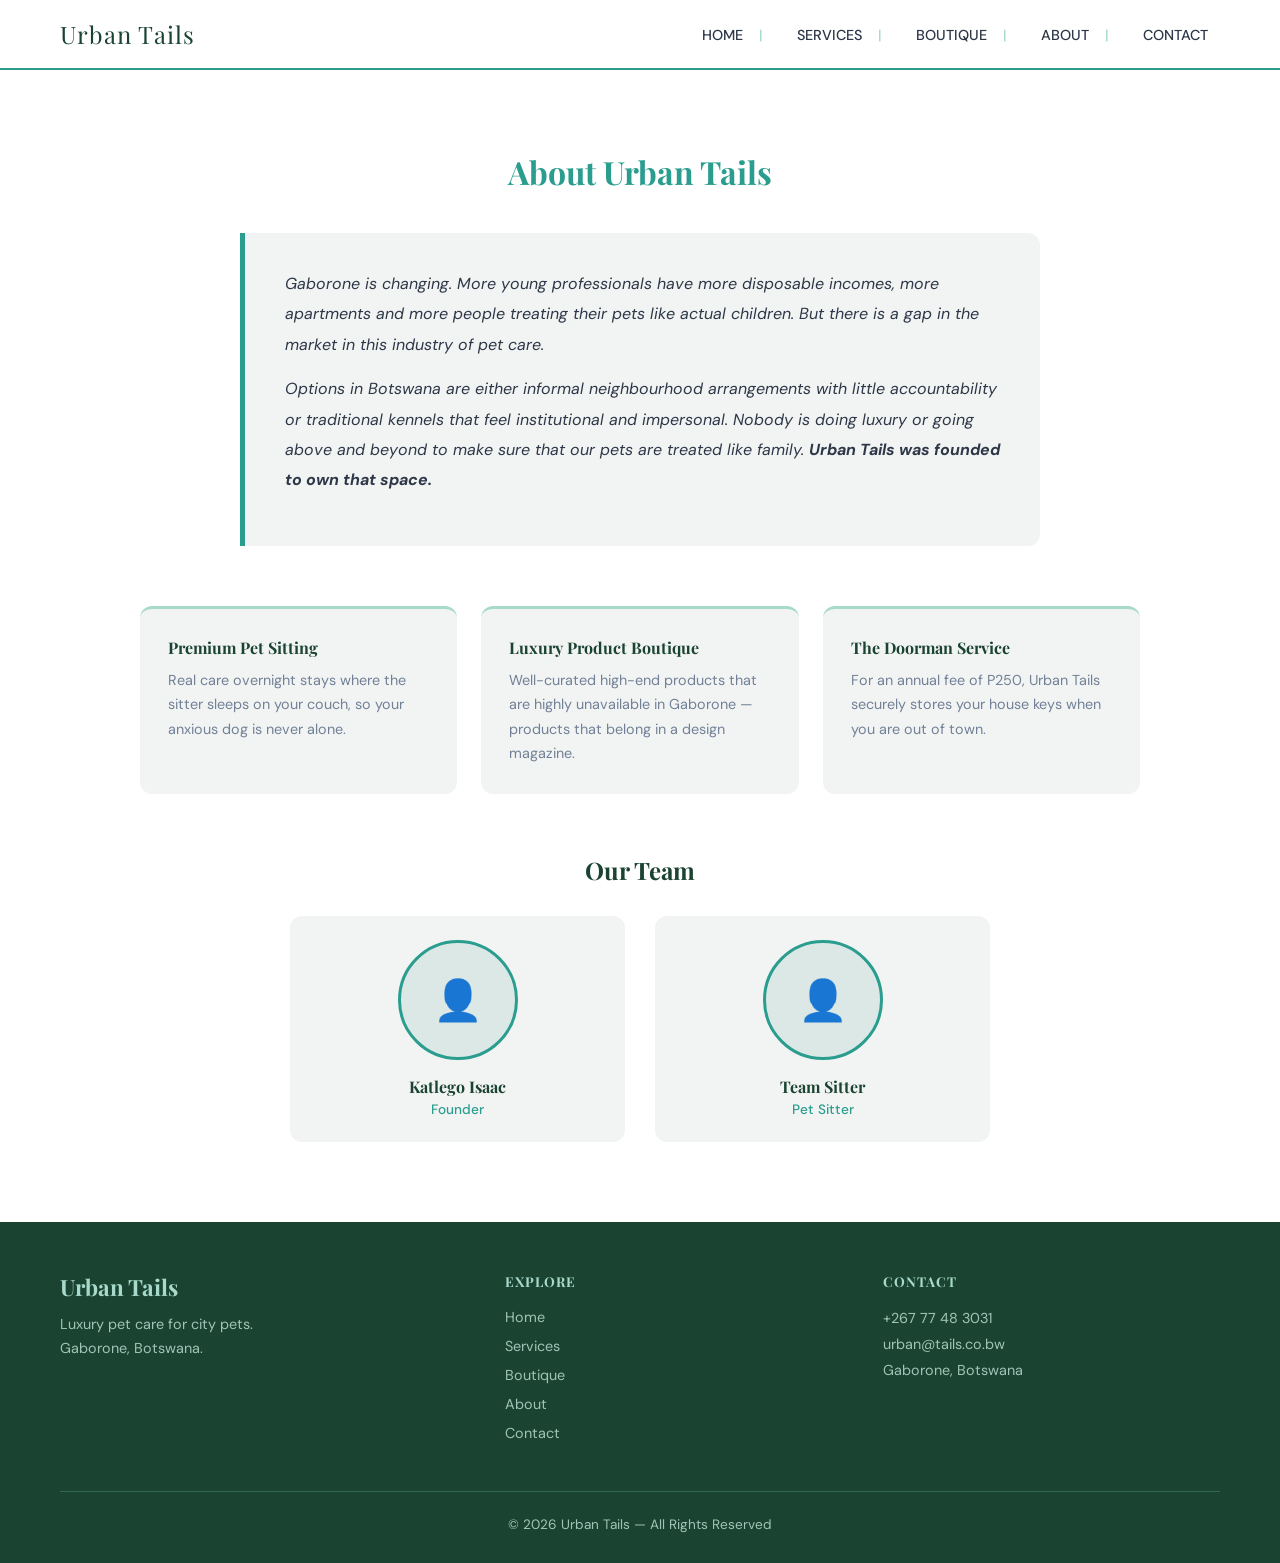
==== about.html @ 21fce44d "update files" ====
<!DOCTYPE html>
<html lang="en">
<head>
  <meta charset="UTF-8" />
  <meta name="viewport" content="width=device-width, initial-scale=1.0"/>
  <title>Urban Tails – About</title>
  <link href="https://fonts.googleapis.com/css2?family=Playfair+Display:wght@600;700&family=DM+Sans:wght@300;400;500&display=swap" rel="stylesheet"/>
  <link rel="stylesheet" href="style.css"/>
</head>
<body>

  <!-- NAVBAR -->
  <nav>
    <div class="nav-logo">Urban Tails</div>
    <ul class="nav-links">
      <li><a href="index.html">HOME</a></li>
      <li><a href="services.html">SERVICES</a></li>
      <li><a href="boutique.html">BOUTIQUE</a></li>
      <li><a href="about.html">ABOUT</a></li>
      <li><a href="contact.html">CONTACT</a></li>
    </ul>
  </nav>

  <!-- ABOUT -->
  <section id="about">
    <h2>About Urban Tails</h2>

    <div class="about-story">
      <p>Gaborone is changing. More young professionals have more disposable incomes, more apartments and more people treating their pets like actual children. But there is a gap in the market in this industry of pet care.</p>
      <p>Options in Botswana are either informal neighbourhood arrangements with little accountability or traditional kennels that feel institutional and impersonal. Nobody is doing luxury or going above and beyond to make sure that our pets are treated like family. <strong>Urban Tails was founded to own that space.</strong></p>
    </div>

    <div class="about-services">
      <div class="about-service-item">
        <h4>Premium Pet Sitting</h4>
        <p>Real care overnight stays where the sitter sleeps on your couch, so your anxious dog is never alone.</p>
      </div>
      <div class="about-service-item">
        <h4>Luxury Product Boutique</h4>
        <p>Well-curated high-end products that are highly unavailable in Gaborone — products that belong in a design magazine.</p>
      </div>
      <div class="about-service-item">
        <h4>The Doorman Service</h4>
        <p>For an annual fee of P250, Urban Tails securely stores your house keys when you are out of town.</p>
      </div>
    </div>

    <!-- Team -->
    <div class="team-section">
      <h3>Our Team</h3>
      <div class="team-grid">

        <div class="team-card">
          <div class="team-avatar">👤</div>
          <h4>Katlego Isaac</h4>
          <p class="role">Founder</p>
        </div>

        <div class="team-card">
          <div class="team-avatar">👤</div>
          <h4>Team Sitter</h4>
          <p class="role">Pet Sitter</p>
        </div>

      </div>
    </div>
  </section>

  <!-- FOOTER -->
  <footer>
    <div class="footer-grid">
      <div class="footer-brand">
        <h3>Urban Tails</h3>
        <p>Luxury pet care for city pets.<br/>Gaborone, Botswana.</p>
      </div>
      <div class="footer-col">
        <h4>Explore</h4>
        <ul>
          <li><a href="index.html">Home</a></li>
          <li><a href="services.html">Services</a></li>
          <li><a href="boutique.html">Boutique</a></li>
          <li><a href="about.html">About</a></li>
          <li><a href="contact.html">Contact</a></li>
        </ul>
      </div>
      <div class="footer-col">
        <h4>Contact</h4>
        <p>+267 77 48 3031<br/>urban@tails.co.bw<br/>Gaborone, Botswana</p>
      </div>
    </div>
    <div class="footer-bottom">© 2026 Urban Tails — All Rights Reserved</div>
  </footer>

</body>
</html>
---- style.css ----
/* ===========================
   VARIABLES
=========================== */
:root {
  --teal:       #2A9D8F;
  --dark-green: #1B4332;
  --mint:       #A8DACC;
  --light-gray: #F2F4F3;
  --white:      #FFFFFF;
  --text-dark:  #2D3748;
  --text-light: #718096;
}

/* ===========================
   RESET & BASE
=========================== */
* { margin: 0; padding: 0; box-sizing: border-box; }
html { scroll-behavior: smooth; }
body { font-family: 'DM Sans', sans-serif; color: var(--text-dark); background: var(--white); }
h1, h2, h3, h4 { font-family: 'Playfair Display', serif; }
a { text-decoration: none; color: inherit; }

/* ===========================
   NAVBAR
=========================== */
nav {
  position: sticky;
  top: 0;
  z-index: 100;
  background: var(--white);
  border-bottom: 2px solid var(--teal);
  display: flex;
  justify-content: space-between;
  align-items: center;
  padding: 18px 60px;
}
.nav-logo {
  font-family: 'Playfair Display', serif;
  font-size: 1.5rem;
  color: var(--dark-green);
  letter-spacing: 1px;
}
.nav-links { display: flex; gap: 10px; list-style: none; }
.nav-links li a {
  font-size: 0.9rem;
  font-weight: 500;
  color: var(--text-dark);
  padding: 6px 12px;
  border-radius: 4px;
  transition: background 0.2s, color 0.2s;
}
.nav-links li a:hover { background: var(--teal); color: var(--white); }
.nav-links li:not(:last-child) a::after { content: " |"; color: var(--mint); margin-left: 12px; }

/* ===========================
   SHARED UTILITIES
=========================== */
.btn-primary {
  display: inline-block;
  background: var(--dark-green);
  color: var(--white);
  padding: 14px 30px;
  border-radius: 6px;
  font-weight: 600;
  font-size: 0.95rem;
  letter-spacing: 0.5px;
  transition: background 0.2s, transform 0.2s;
  border: none;
  cursor: pointer;
}
.btn-primary:hover { background: var(--teal); transform: translateY(-2px); }

.subtitle { text-align: center; color: var(--text-light); margin-bottom: 50px; font-size: 1rem; }

.section-divider { height: 4px; background: linear-gradient(90deg, var(--teal), var(--mint), var(--teal)); }

.price-tag {
  display: inline-block;
  background: var(--teal);
  color: var(--white);
  padding: 6px 16px;
  border-radius: 20px;
  font-size: 0.9rem;
  font-weight: 600;
  margin-top: 8px;
}

/* ===========================
   IMAGE PLACEHOLDERS
=========================== */
.hero-image {
  background: var(--light-gray);
  border-radius: 16px;
  height: 420px;
  display: flex;
  flex-direction: column;
  align-items: center;
  justify-content: center;
  gap: 8px;
  color: var(--text-light);
  font-size: 0.9rem;
  border: 2px dashed var(--mint);
  text-align: center;
}
.hero-image span { font-size: 3rem; }

.service-img {
  background: #dce8e6;
  border-radius: 12px;
  height: 260px;
  display: flex;
  flex-direction: column;
  align-items: center;
  justify-content: center;
  gap: 8px;
  color: var(--text-light);
  font-size: 0.85rem;
  text-align: center;
}
.service-img span { font-size: 2.5rem; }

.product-img {
  background: #dce8e6;
  height: 200px;
  display: flex;
  flex-direction: column;
  align-items: center;
  justify-content: center;
  gap: 8px;
  color: var(--text-light);
  font-size: 0.85rem;
  text-align: center;
}
.product-img span { font-size: 2.5rem; }

/* ===========================
   HOME PAGE
=========================== */
#home {
  display: grid;
  grid-template-columns: 1fr 1fr;
  min-height: 85vh;
  align-items: center;
  padding: 60px;
  gap: 40px;
  background: linear-gradient(135deg, var(--white) 60%, var(--mint) 100%);
}
.hero-text h1 { font-size: 3rem; color: var(--dark-green); line-height: 1.2; margin-bottom: 20px; }
.hero-text p { font-size: 1.1rem; color: var(--text-light); margin-bottom: 32px; max-width: 440px; line-height: 1.7; }

#brand-overview { background: var(--light-gray); padding: 60px; text-align: center; }
#brand-overview h2 { font-size: 2rem; color: var(--teal); margin-bottom: 40px; }

.overview-cards {
  display: grid;
  grid-template-columns: repeat(3, 1fr);
  gap: 28px;
  max-width: 1100px;
  margin: 0 auto;
}
.card {
  background: var(--white);
  border-radius: 12px;
  padding: 36px 28px;
  border-top: 4px solid var(--teal);
  box-shadow: 0 2px 12px rgba(0,0,0,0.06);
  transition: transform 0.2s;
}
.card:hover { transform: translateY(-4px); }
.card-icon { font-size: 2.4rem; margin-bottom: 16px; }
.card h3 { font-size: 1.1rem; color: var(--dark-green); margin-bottom: 12px; text-transform: uppercase; letter-spacing: 0.5px; }
.card p { color: var(--text-light); font-size: 0.95rem; line-height: 1.7; }

/* ===========================
   SERVICES PAGE
=========================== */
#services { padding: 80px 60px; background: var(--white); }
#services > h2 { text-align: center; font-size: 2rem; color: var(--teal); margin-bottom: 8px; }

.service-block {
  display: grid;
  grid-template-columns: 1fr 1fr;
  gap: 40px;
  align-items: center;
  margin-bottom: 60px;
  padding: 40px;
  background: var(--light-gray);
  border-radius: 16px;
}
.service-block.reverse { direction: rtl; }
.service-block.reverse > * { direction: ltr; }

.service-info h3 { font-size: 1.4rem; color: var(--dark-green); margin-bottom: 16px; text-transform: uppercase; }
.service-info ul { list-style: none; margin-bottom: 20px; }
.service-info ul li { padding: 6px 0; color: var(--text-dark); font-size: 0.95rem; display: flex; align-items: center; gap: 10px; }
.service-info ul li::before { content: "✓"; color: var(--teal); font-weight: bold; }

.doorman-card {
  background: var(--dark-green);
  color: var(--white);
  border-radius: 16px;
  padding: 48px;
  display: grid;
  grid-template-columns: 1fr 1fr;
  gap: 40px;
  align-items: center;
}
.doorman-card h3 { font-size: 1.6rem; margin-bottom: 8px; color: var(--mint); }
.doorman-card .annual { font-size: 1rem; color: #a0c4b8; margin-bottom: 20px; }
.doorman-card ul { list-style: none; }
.doorman-card ul li { padding: 5px 0; display: flex; gap: 10px; }
.doorman-card ul li::before { content: "🔑"; }
.doorman-img { background: #2d6a4f; color: #a0c4b8; border: 2px dashed #4caf91; }

/* ===========================
   BOUTIQUE PAGE
=========================== */
#boutique { background: var(--light-gray); padding: 80px 60px; }
#boutique > h2 { text-align: center; color: var(--teal); font-size: 2rem; margin-bottom: 8px; }

.product-grid {
  display: grid;
  grid-template-columns: repeat(2, 1fr);
  gap: 36px;
  max-width: 900px;
  margin: 0 auto;
}
.product-card {
  background: var(--white);
  border-radius: 14px;
  overflow: hidden;
  box-shadow: 0 2px 16px rgba(0,0,0,0.07);
  transition: transform 0.2s;
}
.product-card:hover { transform: translateY(-4px); }
.product-info { padding: 24px; }
.product-info h3 { font-size: 1.1rem; color: var(--dark-green); margin-bottom: 8px; text-transform: uppercase; }
.product-info p { font-size: 0.9rem; color: var(--text-light); margin-bottom: 12px; line-height: 1.6; }
.product-price { font-size: 1rem; font-weight: 700; color: var(--teal); }

/* ===========================
   ABOUT PAGE
=========================== */
#about { padding: 80px 60px; background: var(--white); }
#about > h2 { text-align: center; color: var(--teal); font-size: 2rem; margin-bottom: 40px; }

.about-story {
  max-width: 800px;
  margin: 0 auto 60px;
  background: var(--light-gray);
  border-left: 5px solid var(--teal);
  border-radius: 0 12px 12px 0;
  padding: 36px 40px;
}
.about-story p { font-size: 1rem; line-height: 1.9; color: var(--text-dark); margin-bottom: 14px; font-style: italic; }

.about-services {
  display: grid;
  grid-template-columns: repeat(3, 1fr);
  gap: 24px;
  max-width: 1000px;
  margin: 0 auto 60px;
}
.about-service-item { background: var(--light-gray); border-radius: 12px; padding: 28px; border-top: 3px solid var(--mint); }
.about-service-item h4 { color: var(--dark-green); margin-bottom: 10px; }
.about-service-item p { font-size: 0.9rem; color: var(--text-light); line-height: 1.7; }

.team-section h3 { text-align: center; color: var(--dark-green); font-size: 1.5rem; margin-bottom: 30px; }
.team-grid { display: grid; grid-template-columns: repeat(2, 1fr); gap: 30px; max-width: 700px; margin: 0 auto; }
.team-card { background: var(--light-gray); border-radius: 12px; padding: 24px; text-align: center; }
.team-avatar {
  background: #dce8e6;
  width: 120px;
  height: 120px;
  border-radius: 50%;
  margin: 0 auto 16px;
  display: flex;
  align-items: center;
  justify-content: center;
  font-size: 2.5rem;
  border: 3px solid var(--teal);
}
.team-card h4 { color: var(--dark-green); margin-bottom: 4px; }
.team-card .role { font-size: 0.85rem; color: var(--teal); font-weight: 500; }

/* ===========================
   CONTACT PAGE
=========================== */
#contact { background: var(--light-gray); padding: 80px 60px; }
#contact > h2 { text-align: center; color: var(--teal); font-size: 2rem; margin-bottom: 8px; }

.contact-grid {
  display: grid;
  grid-template-columns: 1fr 1fr;
  gap: 40px;
  max-width: 1000px;
  margin: 0 auto 50px;
}
.contact-form { background: var(--white); border-radius: 14px; padding: 40px; box-shadow: 0 2px 16px rgba(0,0,0,0.06); }
.contact-form h3 { color: var(--dark-green); margin-bottom: 24px; font-size: 1.2rem; }

.form-group { margin-bottom: 18px; }
.form-group label { display: block; font-size: 0.85rem; font-weight: 500; color: var(--text-dark); margin-bottom: 6px; }
.form-group input,
.form-group select,
.form-group textarea {
  width: 100%;
  padding: 10px 14px;
  border: 1.5px solid #CBD5E0;
  border-radius: 6px;
  font-family: 'DM Sans', sans-serif;
  font-size: 0.9rem;
  color: var(--text-dark);
  outline: none;
  transition: border-color 0.2s;
  background: var(--white);
}
.form-group input:focus,
.form-group select:focus,
.form-group textarea:focus { border-color: var(--teal); }
.form-group textarea { resize: vertical; min-height: 90px; }

.btn-submit {
  width: 100%;
  background: var(--teal);
  color: var(--white);
  border: none;
  padding: 14px;
  border-radius: 6px;
  font-size: 1rem;
  font-weight: 600;
  cursor: pointer;
  transition: background 0.2s;
  font-family: 'DM Sans', sans-serif;
}
.btn-submit:hover { background: var(--dark-green); }

.contact-info { background: var(--dark-green); border-radius: 14px; padding: 40px; color: var(--white); }
.contact-info h3 { color: var(--mint); margin-bottom: 24px; font-size: 1.2rem; }

.info-item { display: flex; gap: 14px; margin-bottom: 20px; align-items: flex-start; }
.info-icon { font-size: 1.3rem; flex-shrink: 0; }
.info-text strong { display: block; font-size: 0.8rem; color: var(--mint); text-transform: uppercase; letter-spacing: 0.5px; margin-bottom: 2px; }
.info-text span { font-size: 0.95rem; color: #d4f1e9; }

.hours-table { width: 100%; font-size: 0.9rem; margin-top: 4px; }
.hours-table td { padding: 3px 0; color: #d4f1e9; }
.hours-table td:last-child { text-align: right; }

.social-row { text-align: center; margin-top: 20px; }
.social-row h4 { color: var(--dark-green); margin-bottom: 14px; }
.social-links { display: flex; justify-content: center; gap: 16px; }
.social-btn { background: var(--teal); color: var(--white); padding: 10px 22px; border-radius: 30px; font-size: 0.9rem; font-weight: 500; transition: background 0.2s; }
.social-btn:hover { background: var(--dark-green); }

/* ===========================
   FOOTER
=========================== */
footer { background: var(--dark-green); color: var(--white); padding: 50px 60px 30px; }
.footer-grid { display: grid; grid-template-columns: 1.2fr 1fr 1fr; gap: 40px; margin-bottom: 40px; }
.footer-brand h3 { font-size: 1.4rem; color: var(--mint); margin-bottom: 10px; }
.footer-brand p { color: #a0c4b8; font-size: 0.9rem; line-height: 1.7; }
.footer-col h4 { color: var(--mint); margin-bottom: 16px; font-size: 0.85rem; text-transform: uppercase; letter-spacing: 1px; }
.footer-col ul { list-style: none; }
.footer-col ul li { margin-bottom: 8px; }
.footer-col ul li a { color: #a0c4b8; font-size: 0.9rem; transition: color 0.2s; }
.footer-col ul li a:hover { color: var(--white); }
.footer-col p { color: #a0c4b8; font-size: 0.9rem; line-height: 1.8; }
.footer-bottom { border-top: 1px solid #2d6a4f; padding-top: 24px; text-align: center; color: #a0c4b8; font-size: 0.85rem; }

/* ===========================
   RESPONSIVE
=========================== */
@media (max-width: 768px) {
  nav { padding: 16px 20px; flex-direction: column; gap: 12px; }
  .nav-links { flex-wrap: wrap; justify-content: center; }
  #home { grid-template-columns: 1fr; padding: 40px 20px; min-height: unset; }
  .hero-text h1 { font-size: 2rem; }
  #brand-overview { padding: 50px 20px; }
  .overview-cards { grid-template-columns: 1fr; }
  #services { padding: 50px 20px; }
  .service-block { grid-template-columns: 1fr; }
  .service-block.reverse { direction: ltr; }
  .doorman-card { grid-template-columns: 1fr; }
  #boutique { padding: 50px 20px; }
  .product-grid { grid-template-columns: 1fr; }
  #about { padding: 50px 20px; }
  .about-services { grid-template-columns: 1fr; }
  .team-grid { grid-template-columns: 1fr; }
  #contact { padding: 50px 20px; }
  .contact-grid { grid-template-columns: 1fr; }
  footer { padding: 50px 20px 30px; }
  .footer-grid { grid-template-columns: 1fr; }
}
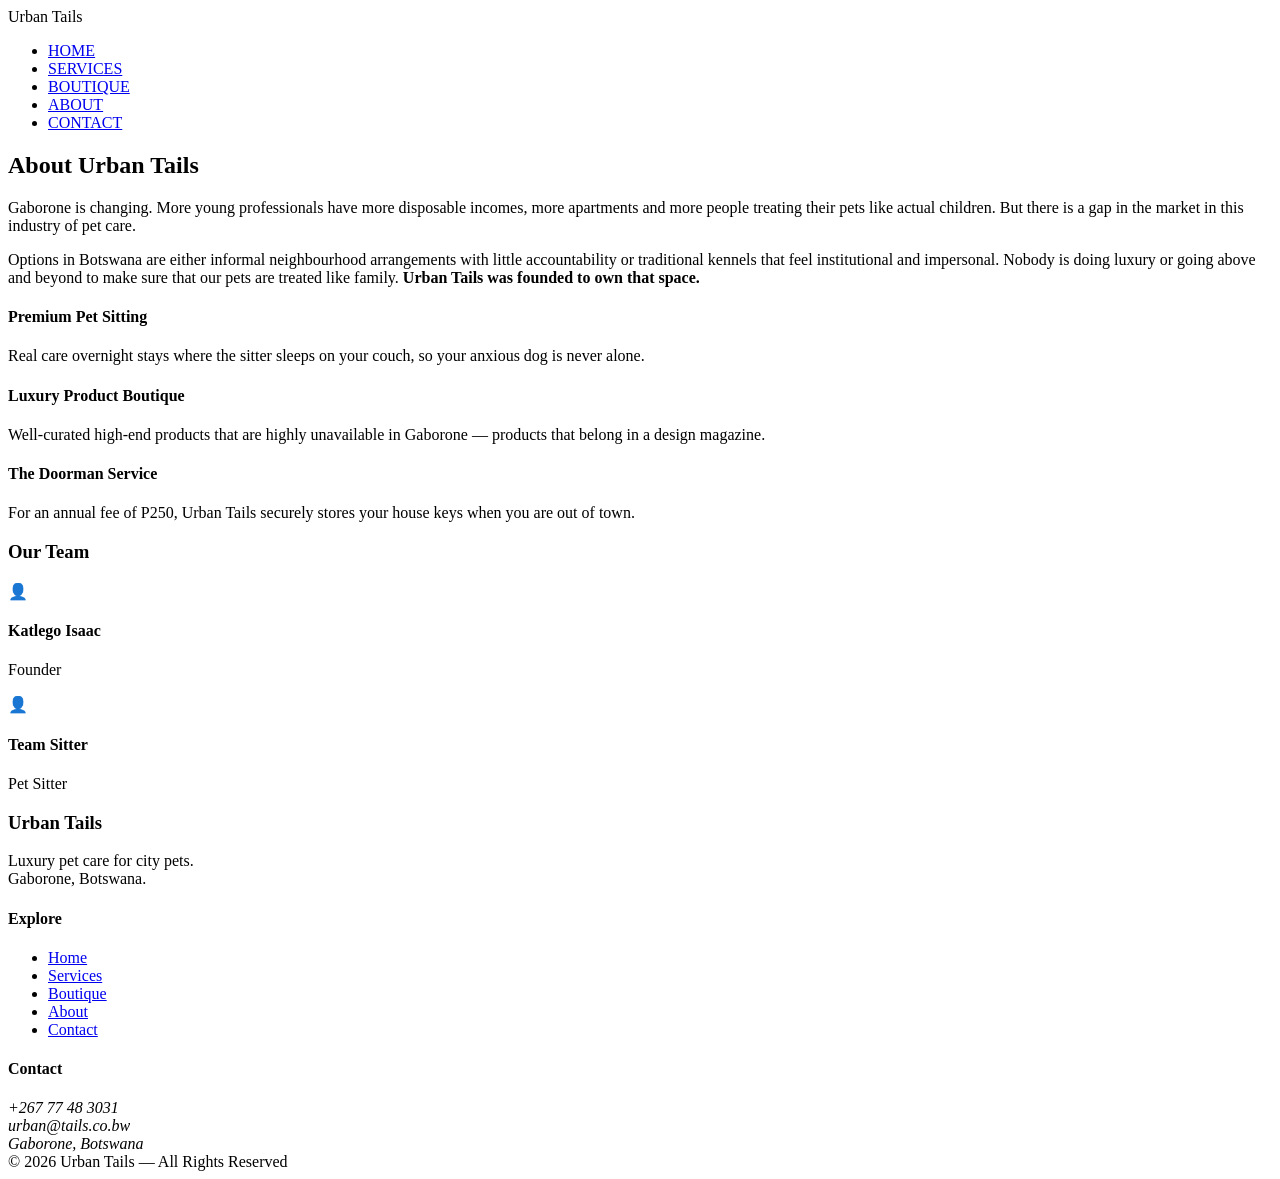
==== commit ae8c048b: "update files" ====
--- a/about.html
+++ b/about.html
@@ -9,64 +9,61 @@
 </head>
 <body>
 
-  <!-- NAVBAR -->
-  <nav>
-    <div class="nav-logo">Urban Tails</div>
-    <ul class="nav-links">
-      <li><a href="index.html">HOME</a></li>
-      <li><a href="services.html">SERVICES</a></li>
-      <li><a href="boutique.html">BOUTIQUE</a></li>
-      <li><a href="about.html">ABOUT</a></li>
-      <li><a href="contact.html">CONTACT</a></li>
-    </ul>
-  </nav>
+  <header>
+    <nav>
+      <div class="nav-logo">Urban Tails</div>
+      <ul class="nav-links">
+        <li><a href="index.html">HOME</a></li>
+        <li><a href="services.html">SERVICES</a></li>
+        <li><a href="boutique.html">BOUTIQUE</a></li>
+        <li><a href="about.html" class="active">ABOUT</a></li>
+        <li><a href="contact.html">CONTACT</a></li>
+      </ul>
+    </nav>
+  </header>
 
-  <!-- ABOUT -->
-  <section id="about">
-    <h2>About Urban Tails</h2>
+  <main>
+    <section id="about">
+      <h2>About Urban Tails</h2>
 
-    <div class="about-story">
-      <p>Gaborone is changing. More young professionals have more disposable incomes, more apartments and more people treating their pets like actual children. But there is a gap in the market in this industry of pet care.</p>
-      <p>Options in Botswana are either informal neighbourhood arrangements with little accountability or traditional kennels that feel institutional and impersonal. Nobody is doing luxury or going above and beyond to make sure that our pets are treated like family. <strong>Urban Tails was founded to own that space.</strong></p>
-    </div>
+      <div class="about-story">
+        <p>Gaborone is changing. More young professionals have more disposable incomes, more apartments and more people treating their pets like actual children. But there is a gap in the market in this industry of pet care.</p>
+        <p>Options in Botswana are either informal neighbourhood arrangements with little accountability or traditional kennels that feel institutional and impersonal. Nobody is doing luxury or going above and beyond to make sure that our pets are treated like family. <strong>Urban Tails was founded to own that space.</strong></p>
+      </div>
 
-    <div class="about-services">
-      <div class="about-service-item">
-        <h4>Premium Pet Sitting</h4>
-        <p>Real care overnight stays where the sitter sleeps on your couch, so your anxious dog is never alone.</p>
+      <div class="about-services">
+        <article class="about-service-item">
+          <h4>Premium Pet Sitting</h4>
+          <p>Real care overnight stays where the sitter sleeps on your couch, so your anxious dog is never alone.</p>
+        </article>
+        <article class="about-service-item">
+          <h4>Luxury Product Boutique</h4>
+          <p>Well-curated high-end products that are highly unavailable in Gaborone — products that belong in a design magazine.</p>
+        </article>
+        <article class="about-service-item">
+          <h4>The Doorman Service</h4>
+          <p>For an annual fee of P250, Urban Tails securely stores your house keys when you are out of town.</p>
+        </article>
       </div>
-      <div class="about-service-item">
-        <h4>Luxury Product Boutique</h4>
-        <p>Well-curated high-end products that are highly unavailable in Gaborone — products that belong in a design magazine.</p>
+
+      <div class="team-section">
+        <h3>Our Team</h3>
+        <div class="team-grid">
+          <article class="team-card">
+            <div class="team-avatar">👤</div>
+            <h4>Katlego Isaac</h4>
+            <p class="role">Founder</p>
+          </article>
+          <article class="team-card">
+            <div class="team-avatar">👤</div>
+            <h4>Team Sitter</h4>
+            <p class="role">Pet Sitter</p>
+          </article>
+        </div>
       </div>
-      <div class="about-service-item">
-        <h4>The Doorman Service</h4>
-        <p>For an annual fee of P250, Urban Tails securely stores your house keys when you are out of town.</p>
-      </div>
-    </div>
+    </section>
+  </main>
 
-    <!-- Team -->
-    <div class="team-section">
-      <h3>Our Team</h3>
-      <div class="team-grid">
-
-        <div class="team-card">
-          <div class="team-avatar">👤</div>
-          <h4>Katlego Isaac</h4>
-          <p class="role">Founder</p>
-        </div>
-
-        <div class="team-card">
-          <div class="team-avatar">👤</div>
-          <h4>Team Sitter</h4>
-          <p class="role">Pet Sitter</p>
-        </div>
-
-      </div>
-    </div>
-  </section>
-
-  <!-- FOOTER -->
   <footer>
     <div class="footer-grid">
       <div class="footer-brand">
@@ -85,11 +82,11 @@
       </div>
       <div class="footer-col">
         <h4>Contact</h4>
-        <p>+267 77 48 3031<br/>urban@tails.co.bw<br/>Gaborone, Botswana</p>
+        <address>+267 77 48 3031<br/>urban@tails.co.bw<br/>Gaborone, Botswana</address>
       </div>
     </div>
     <div class="footer-bottom">© 2026 Urban Tails — All Rights Reserved</div>
   </footer>
 
 </body>
-</html>
+</html>
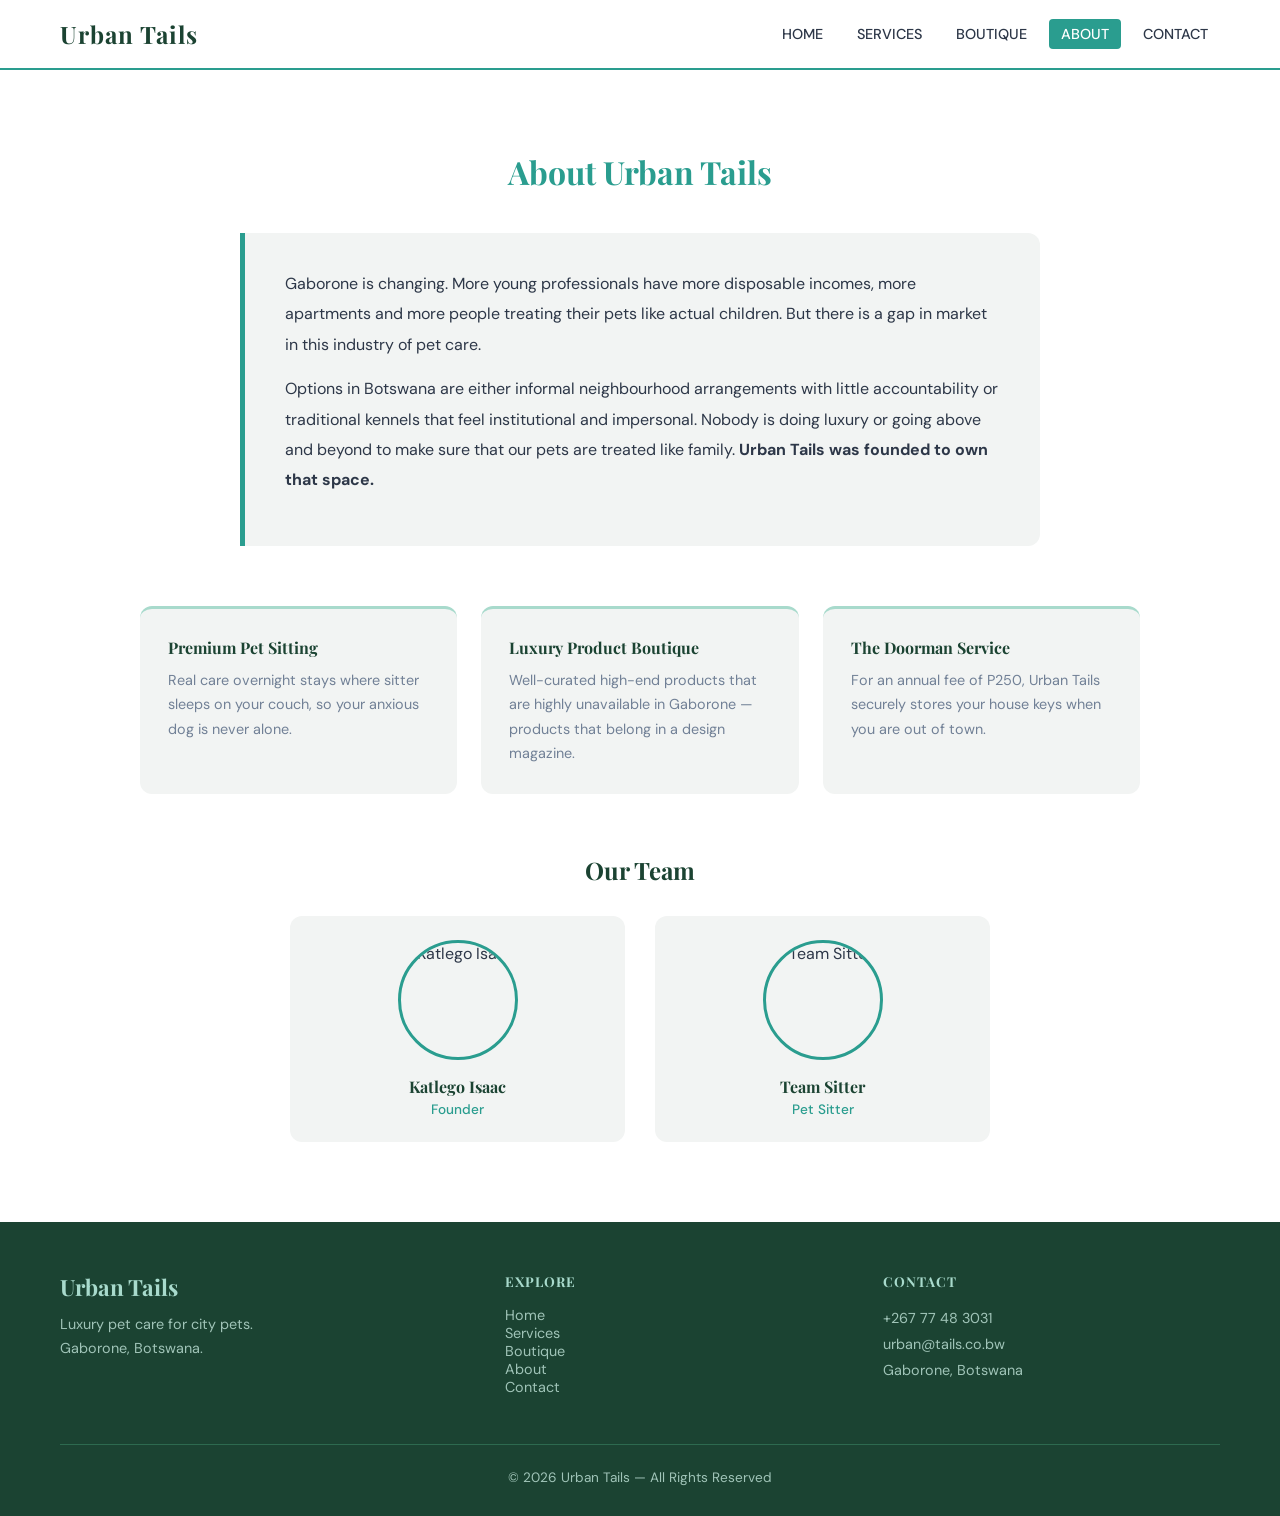
==== commit 44344bf1: "update files" ====
--- a/about.html
+++ b/about.html
@@ -10,15 +10,15 @@
 <body>
 
   <header>
-    <nav>
-      <div class="nav-logo">Urban Tails</div>
-      <ul class="nav-links">
-        <li><a href="index.html">HOME</a></li>
-        <li><a href="services.html">SERVICES</a></li>
-        <li><a href="boutique.html">BOUTIQUE</a></li>
-        <li><a href="about.html" class="active">ABOUT</a></li>
-        <li><a href="contact.html">CONTACT</a></li>
-      </ul>
+    <nav class="top-nav">
+      <a href="index.html" class="logo">Urban Tails</a>
+      <nav class="main-links">
+        <a href="index.html">HOME</a>
+        <a href="services.html">SERVICES</a>
+        <a href="boutique.html">BOUTIQUE</a>
+        <a href="about.html" class="active">ABOUT</a>
+        <a href="contact.html">CONTACT</a>
+      </nav>
     </nav>
   </header>
 
@@ -26,66 +26,70 @@
     <section id="about">
       <h2>About Urban Tails</h2>
 
-      <div class="about-story">
-        <p>Gaborone is changing. More young professionals have more disposable incomes, more apartments and more people treating their pets like actual children. But there is a gap in the market in this industry of pet care.</p>
+      <article class="story">
+        <p>Gaborone is changing. More young professionals have more disposable incomes, more apartments and more people treating their pets like actual children. But there is a gap in market in this industry of pet care.</p>
         <p>Options in Botswana are either informal neighbourhood arrangements with little accountability or traditional kennels that feel institutional and impersonal. Nobody is doing luxury or going above and beyond to make sure that our pets are treated like family. <strong>Urban Tails was founded to own that space.</strong></p>
-      </div>
+      </article>
 
-      <div class="about-services">
-        <article class="about-service-item">
+      <section class="about-services">
+        <article class="service-item">
           <h4>Premium Pet Sitting</h4>
-          <p>Real care overnight stays where the sitter sleeps on your couch, so your anxious dog is never alone.</p>
+          <p>Real care overnight stays where sitter sleeps on your couch, so your anxious dog is never alone.</p>
         </article>
-        <article class="about-service-item">
+        <article class="service-item">
           <h4>Luxury Product Boutique</h4>
           <p>Well-curated high-end products that are highly unavailable in Gaborone — products that belong in a design magazine.</p>
         </article>
-        <article class="about-service-item">
+        <article class="service-item">
           <h4>The Doorman Service</h4>
           <p>For an annual fee of P250, Urban Tails securely stores your house keys when you are out of town.</p>
         </article>
-      </div>
+      </section>
 
-      <div class="team-section">
+      <section class="team-section">
         <h3>Our Team</h3>
-        <div class="team-grid">
-          <article class="team-card">
-            <div class="team-avatar">👤</div>
+        <section class="team-grid">
+          <article class="member">
+            <figure>
+              <img src="https://picsum.photos/seed/katlego/300/300" alt="Katlego Isaac">
+            </figure>
             <h4>Katlego Isaac</h4>
             <p class="role">Founder</p>
           </article>
-          <article class="team-card">
-            <div class="team-avatar">👤</div>
+          <article class="member">
+            <figure>
+              <img src="https://picsum.photos/seed/sitter/300/300" alt="Team Sitter">
+            </figure>
             <h4>Team Sitter</h4>
             <p class="role">Pet Sitter</p>
           </article>
-        </div>
-      </div>
+        </section>
+      </section>
     </section>
   </main>
 
   <footer>
-    <div class="footer-grid">
-      <div class="footer-brand">
+    <section>
+      <article>
         <h3>Urban Tails</h3>
         <p>Luxury pet care for city pets.<br/>Gaborone, Botswana.</p>
-      </div>
-      <div class="footer-col">
+      </article>
+      <article>
         <h4>Explore</h4>
-        <ul>
-          <li><a href="index.html">Home</a></li>
-          <li><a href="services.html">Services</a></li>
-          <li><a href="boutique.html">Boutique</a></li>
-          <li><a href="about.html">About</a></li>
-          <li><a href="contact.html">Contact</a></li>
-        </ul>
-      </div>
-      <div class="footer-col">
+        <nav>
+          <a href="index.html">Home</a>
+          <a href="services.html">Services</a>
+          <a href="boutique.html">Boutique</a>
+          <a href="about.html">About</a>
+          <a href="contact.html">Contact</a>
+        </nav>
+      </article>
+      <article>
         <h4>Contact</h4>
         <address>+267 77 48 3031<br/>urban@tails.co.bw<br/>Gaborone, Botswana</address>
-      </div>
-    </div>
-    <div class="footer-bottom">© 2026 Urban Tails — All Rights Reserved</div>
+      </article>
+    </section>
+    <div class="bottom">© 2026 Urban Tails — All Rights Reserved</div>
   </footer>
 
 </body>
--- a/style.css
+++ b/style.css
@@ -0,0 +1,409 @@
+/* ===========================
+   VARIABLES
+=========================== */
+:root {
+  --teal:       #2A9D8F;
+  --dark-green: #1B4332;
+  --mint:       #A8DACC;
+  --light-gray: #F2F4F3;
+  --white:      #FFFFFF;
+  --text-dark:  #2D3748;
+  --text-light: #718096;
+}
+
+/* ===========================
+   RESET & BASE
+=========================== */
+* { margin: 0; padding: 0; box-sizing: border-box; }
+html { scroll-behavior: smooth; }
+body { font-family: 'DM Sans', sans-serif; color: var(--text-dark); background: var(--white); }
+h1, h2, h3, h4 { font-family: 'Playfair Display', serif; }
+a { text-decoration: none; color: inherit; }
+img { width: 100%; height: 100%; object-fit: cover; display: block; }
+
+/* ===========================
+   NAVBAR
+=========================== */
+header { background: var(--white); }
+nav.top-nav {
+  position: sticky;
+  top: 0;
+  z-index: 100;
+  background: var(--white);
+  border-bottom: 2px solid var(--teal);
+  display: flex;
+  justify-content: space-between;
+  align-items: center;
+  padding: 18px 60px;
+}
+
+a.logo {
+  font-family: 'Playfair Display', serif;
+  font-size: 1.5rem;
+  color: var(--dark-green);
+  letter-spacing: 1px;
+  font-weight: 700;
+}
+
+nav.main-links { display: flex; gap: 10px; }
+nav.main-links a {
+  font-size: 0.9rem;
+  font-weight: 500;
+  color: var(--text-dark);
+  padding: 6px 12px;
+  border-radius: 4px;
+  transition: background 0.2s, color 0.2s;
+}
+nav.main-links a:hover { background: var(--teal); color: var(--white); }
+nav.main-links a.active { background: var(--teal); color: var(--white); }
+
+/* ===========================
+   SHARED UTILITIES
+=========================== */
+.btn-primary {
+  display: inline-block;
+  background: var(--dark-green);
+  color: var(--white);
+  padding: 14px 30px;
+  border-radius: 6px;
+  font-weight: 600;
+  font-size: 0.95rem;
+  letter-spacing: 0.5px;
+  transition: background 0.2s, transform 0.2s;
+  border: none;
+  cursor: pointer;
+}
+.btn-primary:hover { background: var(--teal); transform: translateY(-2px); }
+
+.subtitle { text-align: center; color: var(--text-light); margin-bottom: 50px; font-size: 1rem; }
+
+hr.section-divider { height: 4px; background: linear-gradient(90deg, var(--teal), var(--mint), var(--teal)); border: none; }
+
+.price-tag {
+  display: inline-block;
+  background: var(--teal);
+  color: var(--white);
+  padding: 6px 16px;
+  border-radius: 20px;
+  font-size: 0.9rem;
+  font-weight: 600;
+  margin-top: 8px;
+}
+
+figure { margin: 0; overflow: hidden; }
+
+/* ===========================
+   HOME PAGE
+=========================== */
+section#home {
+  display: grid;
+  grid-template-columns: 1fr 1fr;
+  min-height: 85vh;
+  align-items: center;
+  padding: 60px;
+  gap: 40px;
+  background: linear-gradient(135deg, var(--white) 60%, var(--mint) 100%);
+}
+section#home > header h1 { font-size: 3rem; color: var(--dark-green); line-height: 1.2; margin-bottom: 20px; }
+section#home > header p { font-size: 1.1rem; color: var(--text-light); margin-bottom: 32px; max-width: 440px; line-height: 1.7; }
+section#home > figure { border-radius: 16px; height: 420px; border: 2px solid var(--teal); }
+
+section#brand-overview { background: var(--light-gray); padding: 60px; text-align: center; }
+section#brand-overview h2 { font-size: 2rem; color: var(--teal); margin-bottom: 40px; }
+
+section.overview-grid {
+  display: grid;
+  grid-template-columns: repeat(3, 1fr);
+  gap: 28px;
+  max-width: 1100px;
+  margin: 0 auto;
+}
+article.card {
+  background: var(--white);
+  border-radius: 12px;
+  padding: 36px 28px;
+  border-top: 4px solid var(--teal);
+  box-shadow: 0 2px 12px rgba(0,0,0,0.06);
+  transition: transform 0.2s;
+}
+article.card:hover { transform: translateY(-4px); }
+span.card-icon { font-size: 2.4rem; display: block; margin-bottom: 16px; }
+article.card h3 { font-size: 1.1rem; color: var(--dark-green); margin-bottom: 12px; text-transform: uppercase; letter-spacing: 0.5px; }
+article.card p { color: var(--text-light); font-size: 0.95rem; line-height: 1.7; }
+
+/* ===========================
+   SERVICES PAGE
+=========================== */
+section#services { padding: 80px 60px; background: var(--white); }
+section#services > h2 { text-align: center; font-size: 2rem; color: var(--teal); margin-bottom: 8px; }
+
+section.service-block {
+  display: grid;
+  grid-template-columns: 1fr 1fr;
+  gap: 40px;
+  align-items: center;
+  margin-bottom: 60px;
+  padding: 40px;
+  background: var(--light-gray);
+  border-radius: 16px;
+}
+section.service-block.reverse { direction: rtl; }
+section.service-block.reverse > * { direction: ltr; }
+
+section.service-block > header h3 { font-size: 1.4rem; color: var(--dark-green); margin-bottom: 16px; text-transform: uppercase; }
+section.service-block > header p {
+  padding: 6px 0; color: var(--text-dark); font-size: 0.95rem; display: flex; align-items: center; gap: 10px;
+}
+section.service-block > header p::before { content: "✓"; color: var(--teal); font-weight: bold; }
+
+section.service-block > figure { height: 260px; border-radius: 12px; border: 1px solid var(--mint); }
+
+article.doorman-card {
+  background: var(--dark-green);
+  color: var(--white);
+  border-radius: 16px;
+  padding: 48px;
+  display: grid;
+  grid-template-columns: 1fr 1fr;
+  gap: 40px;
+  align-items: center;
+}
+article.doorman-card h3 { font-size: 1.6rem; margin-bottom: 8px; color: var(--mint); }
+article.doorman-card span.annual {
+  display: inline-block;
+  font-size: 1rem;
+  color: #a0c4b8;
+  margin-bottom: 20px;
+}
+article.doorman-card > header p { padding: 5px 0; display: flex; gap: 10px; }
+article.doorman-card > header p::before { content: "🔑"; }
+article.doorman-card figure { height: 260px; border-radius: 12px; border: 2px dashed #4caf91; }
+
+/* ===========================
+   BOUTIQUE PAGE
+=========================== */
+section#boutique { background: var(--light-gray); padding: 80px 60px; }
+section#boutique > h2 { text-align: center; color: var(--teal); font-size: 2rem; margin-bottom: 8px; }
+
+section.product-grid {
+  display: grid;
+  grid-template-columns: repeat(2, 1fr);
+  gap: 36px;
+  max-width: 900px;
+  margin: 0 auto;
+}
+article.product-card {
+  background: var(--white);
+  border-radius: 14px;
+  overflow: hidden;
+  box-shadow: 0 2px 16px rgba(0,0,0,0.07);
+  transition: transform 0.2s;
+}
+article.product-card:hover { transform: translateY(-4px); }
+article.product-card figure { height: 200px; }
+article.product-card footer { padding: 24px; }
+article.product-card footer h3 { font-size: 1.1rem; color: var(--dark-green); margin-bottom: 8px; text-transform: uppercase; }
+article.product-card footer p { font-size: 0.9rem; color: var(--text-light); margin-bottom: 12px; line-height: 1.6; }
+article.product-card footer .price { font-size: 1rem; font-weight: 700; color: var(--teal); }
+
+/* ===========================
+   ABOUT PAGE
+=========================== */
+section#about { padding: 80px 60px; background: var(--white); }
+section#about > h2 { text-align: center; color: var(--teal); font-size: 2rem; margin-bottom: 40px; }
+
+article.story {
+  max-width: 800px;
+  margin: 0 auto 60px;
+  background: var(--light-gray);
+  border-left: 5px solid var(--teal);
+  border-radius: 0 12px 12px 0;
+  padding: 36px 40px;
+}
+article.story p { font-size: 1rem; line-height: 1.9; color: var(--text-dark); margin-bottom: 14px; }
+
+section.about-services {
+  display: grid;
+  grid-template-columns: repeat(3, 1fr);
+  gap: 24px;
+  max-width: 1000px;
+  margin: 0 auto 60px;
+}
+article.service-item { background: var(--light-gray); border-radius: 12px; padding: 28px; border-top: 3px solid var(--mint); }
+article.service-item h4 { color: var(--dark-green); margin-bottom: 10px; }
+article.service-item p { font-size: 0.9rem; color: var(--text-light); line-height: 1.7; }
+
+section.team-section h3 { text-align: center; color: var(--dark-green); font-size: 1.5rem; margin-bottom: 30px; }
+section.team-grid { display: grid; grid-template-columns: repeat(2, 1fr); gap: 30px; max-width: 700px; margin: 0 auto; }
+article.member { background: var(--light-gray); border-radius: 12px; padding: 24px; text-align: center; }
+
+/* Fixed for <img> tags */
+article.member figure {
+  width: 120px;
+  height: 120px;
+  border-radius: 50%;
+  margin: 0 auto 16px;
+  border: 3px solid var(--teal);
+  overflow: hidden;
+}
+
+article.member h4 { color: var(--dark-green); margin-bottom: 4px; }
+article.member p.role { font-size: 0.85rem; color: var(--teal); font-weight: 500; }
+
+/* ===========================
+   CONTACT PAGE
+=========================== */
+section#contact { background: var(--light-gray); padding: 80px 60px; }
+section#contact > h2 { text-align: center; color: var(--teal); font-size: 2rem; margin-bottom: 8px; }
+
+section.contact-layout {
+  display: grid;
+  grid-template-columns: 380px 1fr;
+  gap: 40px;
+  max-width: 1000px;
+  margin: 0 auto;
+}
+
+aside.contact-info {
+  background: var(--dark-green);
+  border-radius: 14px;
+  padding: 40px;
+  color: var(--white);
+  position: sticky;
+  top: 80px;
+}
+aside.contact-info h3 { color: var(--mint); margin-bottom: 24px; font-size: 1.2rem; }
+
+section.info-item { margin-bottom: 24px; }
+section.info-item span.label {
+  display: block;
+  font-size: 0.8rem;
+  color: var(--mint);
+  text-transform: uppercase;
+  letter-spacing: 0.5px;
+  margin-bottom: 4px;
+}
+section.info-item span.value { font-size: 0.95rem; color: #d4f1e9; line-height: 1.6; }
+section.info-item span.value a { color: #d4f1e9; border-bottom: 1px solid transparent; transition: border-color 0.2s; }
+section.info-item span.value a:hover { border-bottom-color: #d4f1e9; }
+
+table.hours-table { width: 100%; font-size: 0.9rem; margin-top: 4px; border-collapse: collapse; }
+table.hours-table tr { border-bottom: 1px solid rgba(255,255,255,0.1); }
+table.hours-table tr:last-child { border-bottom: none; }
+table.hours-table td { padding: 6px 0; color: #d4f1e9; }
+table.hours-table td:last-child { text-align: right; }
+
+nav.socials { display: flex; gap: 12px; margin-top: 8px; }
+nav.socials a {
+  background: var(--teal);
+  color: var(--white);
+  padding: 10px 22px;
+  border-radius: 30px;
+  font-size: 0.9rem;
+  font-weight: 500;
+  transition: background 0.2s;
+  display: inline-flex;
+  align-items: center;
+  gap: 6px;
+}
+nav.socials a:hover { background: var(--mint); color: var(--dark-green); }
+
+section.form-panel {
+  background: var(--white);
+  border-radius: 14px;
+  padding: 40px;
+  box-shadow: 0 2px 16px rgba(0,0,0,0.06);
+}
+section.form-panel h3 { color: var(--dark-green); margin-bottom: 6px; font-size: 1.2rem; }
+p.form-subtitle { color: var(--text-light); font-size: 0.95rem; margin-bottom: 28px; }
+
+fieldset.form-row {
+  border: none;
+  display: grid;
+  grid-template-columns: 1fr 1fr;
+  gap: 16px;
+  margin-bottom: 0;
+  padding: 0;
+}
+fieldset.form-row + fieldset.form-row { margin-top: 16px; }
+fieldset.full { grid-column: 1 / -1; }
+
+label { display: block; font-size: 0.85rem; font-weight: 500; color: var(--text-dark); margin-bottom: 6px; }
+input, select, textarea {
+  width: 100%;
+  padding: 10px 14px;
+  border: 1.5px solid #CBD5E0;
+  border-radius: 6px;
+  font-family: 'DM Sans', sans-serif;
+  font-size: 0.9rem;
+  color: var(--text-dark);
+  outline: none;
+  transition: border-color 0.2s;
+  background: var(--white);
+}
+input:focus, select:focus, textarea:focus { border-color: var(--teal); }
+textarea { resize: vertical; min-height: 90px; }
+
+label.select-wrapper { position: relative; display: block; }
+label.select-wrapper::after {
+  content: '';
+  position: absolute;
+  right: 14px;
+  top: 45px;
+  transform: translateY(-50%);
+  border-left: 5px solid transparent;
+  border-right: 5px solid transparent;
+  border-top: 6px solid var(--text-light);
+  pointer-events: none;
+}
+label.select-wrapper select { cursor: pointer; appearance: none; }
+
+section.form-submit { margin-top: 24px; }
+section.form-submit button.btn-primary { width: 100%; text-align: center; }
+
+/* ===========================
+   FOOTER
+=========================== */
+footer { background: var(--dark-green); color: var(--white); padding: 50px 60px 30px; }
+footer > section { display: grid; grid-template-columns: 1.2fr 1fr 1fr; gap: 40px; margin-bottom: 40px; }
+footer > section > article h3 { font-size: 1.4rem; color: var(--mint); margin-bottom: 10px; }
+footer > section > article p { color: #a0c4b8; font-size: 0.9rem; line-height: 1.7; }
+footer > section > article h4 { color: var(--mint); margin-bottom: 16px; font-size: 0.85rem; text-transform: uppercase; letter-spacing: 1px; }
+footer nav { margin-bottom: 8px; }
+footer nav a { color: #a0c4b8; font-size: 0.9rem; transition: color 0.2s; display: block; }
+footer nav a:hover { color: var(--white); }
+footer address { color: #a0c4b8; font-size: 0.9rem; line-height: 1.8; font-style: normal; }
+footer .bottom { border-top: 1px solid #2d6a4f; padding-top: 24px; text-align: center; color: #a0c4b8; font-size: 0.85rem; }
+
+/* ===========================
+   RESPONSIVE
+=========================== */
+@media (max-width: 768px) {
+  nav.top-nav { flex-direction: column; padding: 20px; gap: 15px; }
+  nav.main-links { flex-direction: column; width: 100%; align-items: center; gap: 10px; }
+  nav.main-links a { text-align: center; width: 100%; display: block; }
+
+  section#home { grid-template-columns: 1fr; padding: 40px 20px; min-height: unset; }
+  section#home > header h1 { font-size: 2rem; }
+  section#home > figure { height: 280px; }
+  section#brand-overview { padding: 50px 20px; }
+  section.overview-grid { grid-template-columns: 1fr; }
+  section#services { padding: 50px 20px; }
+  section.service-block { grid-template-columns: 1fr; padding: 24px; }
+  section.service-block.reverse { direction: ltr; }
+  article.doorman-card { grid-template-columns: 1fr; padding: 28px; }
+  article.doorman-card figure { height: 200px; }
+  section#boutique { padding: 50px 20px; }
+  section.product-grid { grid-template-columns: 1fr; }
+  section#about { padding: 50px 20px; }
+  section.about-services { grid-template-columns: 1fr; }
+  section.team-grid { grid-template-columns: 1fr; }
+  section#contact { padding: 50px 20px; }
+  section.contact-layout { grid-template-columns: 1fr; }
+  aside.contact-info { position: static; }
+  section.form-panel { padding: 28px; }
+  fieldset.form-row { grid-template-columns: 1fr; }
+  fieldset.full { grid-column: auto; }
+  footer { padding: 50px 20px 30px; }
+  footer > section { grid-template-columns: 1fr; }
+}
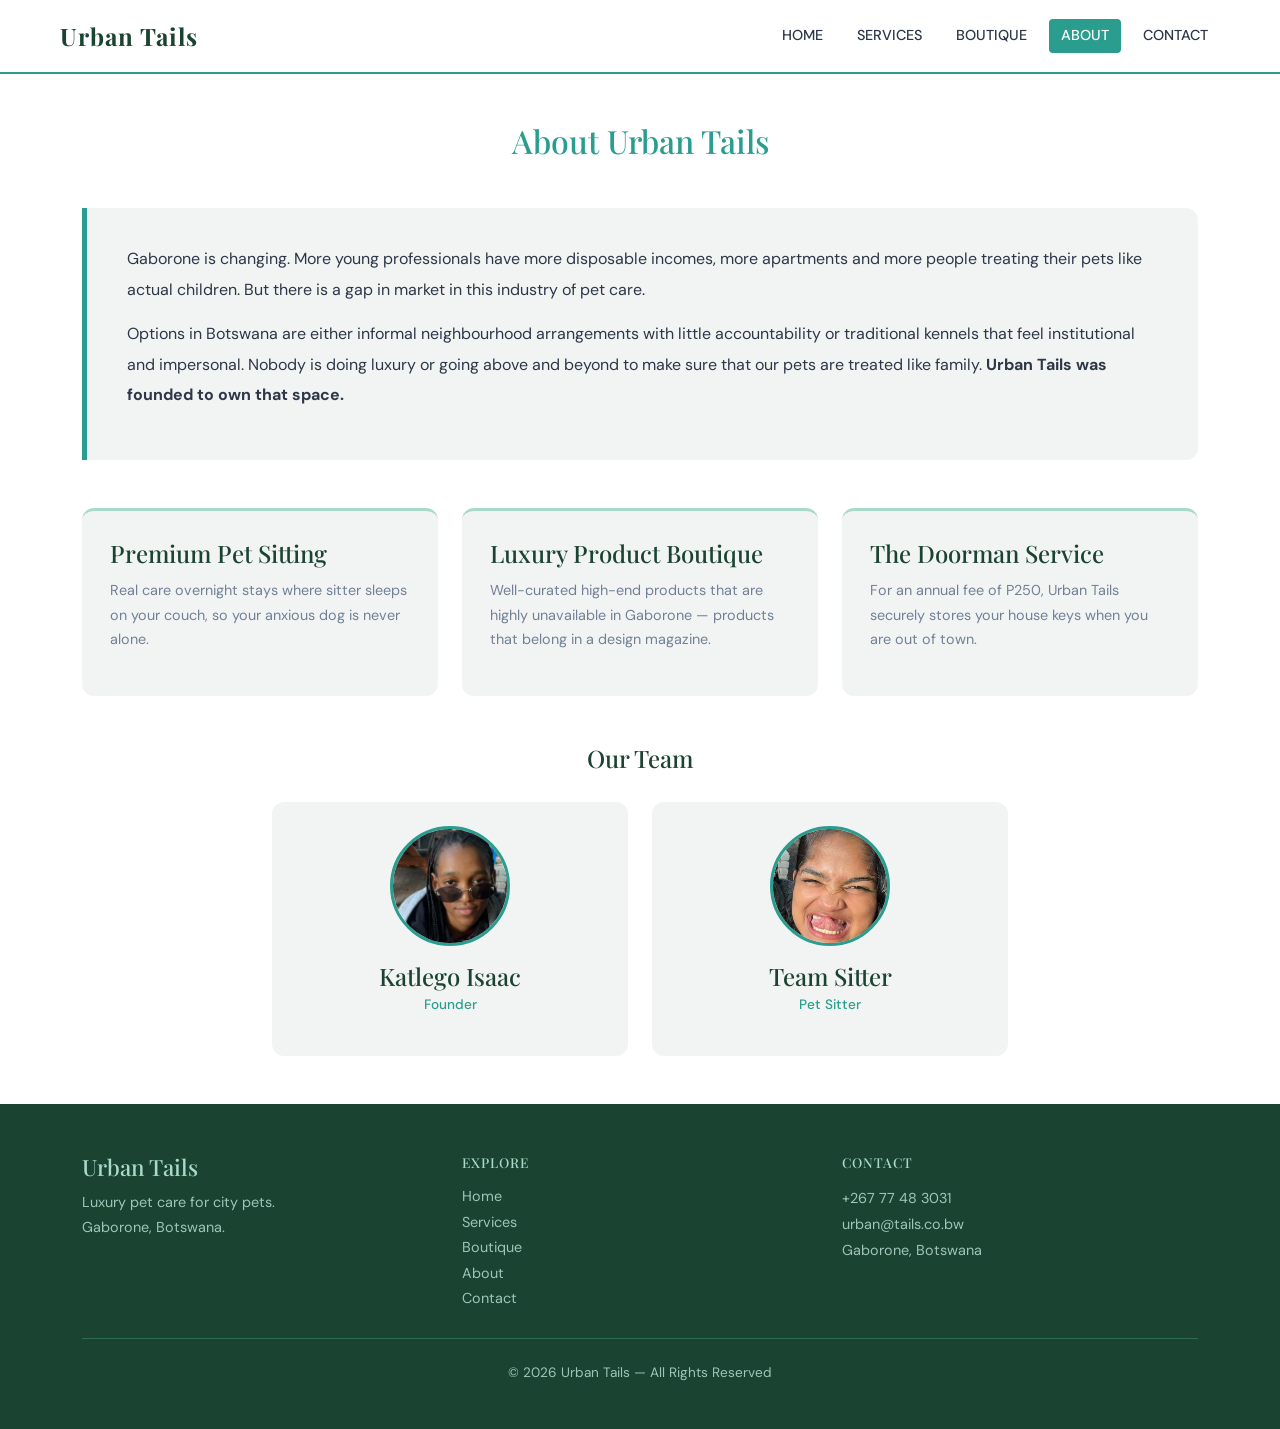
==== commit f8e710b5: "update files" ====
--- a/about.html
+++ b/about.html
@@ -3,8 +3,10 @@
 <head>
   <meta charset="UTF-8" />
   <meta name="viewport" content="width=device-width, initial-scale=1.0"/>
+  <meta name="description" content="About Urban Tails - our story, team and mission for premium pet care in Gaborone"/>
   <title>Urban Tails – About</title>
   <link href="https://fonts.googleapis.com/css2?family=Playfair+Display:wght@600;700&family=DM+Sans:wght@300;400;500&display=swap" rel="stylesheet"/>
+  <link href="https://cdn.jsdelivr.net/npm/bootstrap@5.3.0/dist/css/bootstrap.min.css" rel="stylesheet"/>
   <link rel="stylesheet" href="style.css"/>
 </head>
 <body>
@@ -23,74 +25,90 @@
   </header>
 
   <main>
-    <section id="about">
-      <h2>About Urban Tails</h2>
+    <section id="about" class="py-5">
+      <section class="container">
+        <h2 class="text-center mb-5">About Urban Tails</h2>
 
-      <article class="story">
-        <p>Gaborone is changing. More young professionals have more disposable incomes, more apartments and more people treating their pets like actual children. But there is a gap in market in this industry of pet care.</p>
-        <p>Options in Botswana are either informal neighbourhood arrangements with little accountability or traditional kennels that feel institutional and impersonal. Nobody is doing luxury or going above and beyond to make sure that our pets are treated like family. <strong>Urban Tails was founded to own that space.</strong></p>
-      </article>
+        <article class="story mb-5">
+          <p>Gaborone is changing. More young professionals have more disposable incomes, more apartments and more people treating their pets like actual children. But there is a gap in market in this industry of pet care.</p>
+          <p>Options in Botswana are either informal neighbourhood arrangements with little accountability or traditional kennels that feel institutional and impersonal. Nobody is doing luxury or going above and beyond to make sure that our pets are treated like family. <strong>Urban Tails was founded to own that space.</strong></p>
+        </article>
 
-      <section class="about-services">
-        <article class="service-item">
-          <h4>Premium Pet Sitting</h4>
-          <p>Real care overnight stays where sitter sleeps on your couch, so your anxious dog is never alone.</p>
-        </article>
-        <article class="service-item">
-          <h4>Luxury Product Boutique</h4>
-          <p>Well-curated high-end products that are highly unavailable in Gaborone — products that belong in a design magazine.</p>
-        </article>
-        <article class="service-item">
-          <h4>The Doorman Service</h4>
-          <p>For an annual fee of P250, Urban Tails securely stores your house keys when you are out of town.</p>
-        </article>
-      </section>
+        <section class="row g-4 mb-5 justify-content-center">
+          <article class="col-md-4">
+            <article class="service-item">
+              <h4>Premium Pet Sitting</h4>
+              <p>Real care overnight stays where sitter sleeps on your couch, so your anxious dog is never alone.</p>
+            </article>
+          </article>
+          <article class="col-md-4">
+            <article class="service-item">
+              <h4>Luxury Product Boutique</h4>
+              <p>Well-curated high-end products that are highly unavailable in Gaborone — products that belong in a design magazine.</p>
+            </article>
+          </article>
+          <article class="col-md-4">
+            <article class="service-item">
+              <h4>The Doorman Service</h4>
+              <p>For an annual fee of P250, Urban Tails securely stores your house keys when you are out of town.</p>
+            </article>
+          </article>
+        </section>
 
-      <section class="team-section">
-        <h3>Our Team</h3>
-        <section class="team-grid">
-          <article class="member">
-            <figure>
-              <img src="https://picsum.photos/seed/katlego/300/300" alt="Katlego Isaac">
-            </figure>
-            <h4>Katlego Isaac</h4>
-            <p class="role">Founder</p>
-          </article>
-          <article class="member">
-            <figure>
-              <img src="https://picsum.photos/seed/sitter/300/300" alt="Team Sitter">
-            </figure>
-            <h4>Team Sitter</h4>
-            <p class="role">Pet Sitter</p>
-          </article>
+        <section class="team-section">
+          <h3>Our Team</h3>
+          <section class="row g-4 justify-content-center">
+            <article class="col-md-4">
+              <article class="member">
+                <figure>
+                  <img src="images/katlego-founder.jpeg" alt="Portrait photo of Katlego Isaac, founder of Urban Tails" width="300" height="300"/>
+                </figure>
+                <h4>Katlego Isaac</h4>
+                <p class="role">Founder</p>
+              </article>
+            </article>
+            <article class="col-md-4">
+              <article class="member">
+                <figure>
+                  <img src="images/team-sitter.jpeg" alt="Portrait photo of an Urban Tails pet sitter" width="300" height="300"/>
+                </figure>
+                <h4>Team Sitter</h4>
+                <p class="role">Pet Sitter</p>
+              </article>
+            </article>
+          </section>
         </section>
       </section>
     </section>
   </main>
 
   <footer>
-    <section>
-      <article>
-        <h3>Urban Tails</h3>
-        <p>Luxury pet care for city pets.<br/>Gaborone, Botswana.</p>
-      </article>
-      <article>
-        <h4>Explore</h4>
-        <nav>
-          <a href="index.html">Home</a>
-          <a href="services.html">Services</a>
-          <a href="boutique.html">Boutique</a>
-          <a href="about.html">About</a>
-          <a href="contact.html">Contact</a>
-        </nav>
-      </article>
-      <article>
-        <h4>Contact</h4>
-        <address>+267 77 48 3031<br/>urban@tails.co.bw<br/>Gaborone, Botswana</address>
-      </article>
+    <section class="container">
+      <section class="row g-4 mb-4">
+        <article class="col-md-4">
+          <h3>Urban Tails</h3>
+          <p>Luxury pet care for city pets.<br/>Gaborone, Botswana.</p>
+        </article>
+        <article class="col-md-4">
+          <h4>Explore</h4>
+          <nav>
+            <a href="index.html">Home</a>
+            <a href="services.html">Services</a>
+            <a href="boutique.html">Boutique</a>
+            <a href="about.html">About</a>
+            <a href="contact.html">Contact</a>
+          </nav>
+        </article>
+        <article class="col-md-4">
+          <h4>Contact</h4>
+          <address>+267 77 48 3031<br/>urban@tails.co.bw<br/>Gaborone, Botswana</address>
+        </article>
+      </section>
+      <p class="bottom text-center">© 2026 Urban Tails — All Rights Reserved</p>
     </section>
-    <div class="bottom">© 2026 Urban Tails — All Rights Reserved</div>
   </footer>
 
+  <script src="https://cdn.jsdelivr.net/npm/bootstrap@5.3.0/dist/js/bootstrap.bundle.min.js"></script>
+  <script src="script.js"></script>
 </body>
 </html>
--- a/style.css
+++ b/style.css
@@ -1,29 +1,28 @@
-/* ===========================
-   VARIABLES
-=========================== */
+/* urban tails styles */
+
 :root {
-  --teal:       #2A9D8F;
+  --teal: #2A9D8F;
   --dark-green: #1B4332;
-  --mint:       #A8DACC;
+  --mint: #A8DACC;
   --light-gray: #F2F4F3;
-  --white:      #FFFFFF;
-  --text-dark:  #2D3748;
+  --white: #FFFFFF;
+  --text-dark: #2D3748;
   --text-light: #718096;
 }
 
-/* ===========================
-   RESET & BASE
-=========================== */
 * { margin: 0; padding: 0; box-sizing: border-box; }
 html { scroll-behavior: smooth; }
-body { font-family: 'DM Sans', sans-serif; color: var(--text-dark); background: var(--white); }
+body {
+  font-family: 'DM Sans', sans-serif;
+  color: var(--text-dark);
+  background: var(--white);
+}
 h1, h2, h3, h4 { font-family: 'Playfair Display', serif; }
 a { text-decoration: none; color: inherit; }
 img { width: 100%; height: 100%; object-fit: cover; display: block; }
+figure { margin: 0; overflow: hidden; }
 
-/* ===========================
-   NAVBAR
-=========================== */
+/* simple navbar - back to your original way */
 header { background: var(--white); }
 nav.top-nav {
   position: sticky;
@@ -36,7 +35,6 @@
   align-items: center;
   padding: 18px 60px;
 }
-
 a.logo {
   font-family: 'Playfair Display', serif;
   font-size: 1.5rem;
@@ -44,7 +42,6 @@
   letter-spacing: 1px;
   font-weight: 700;
 }
-
 nav.main-links { display: flex; gap: 10px; }
 nav.main-links a {
   font-size: 0.9rem;
@@ -57,9 +54,7 @@
 nav.main-links a:hover { background: var(--teal); color: var(--white); }
 nav.main-links a.active { background: var(--teal); color: var(--white); }
 
-/* ===========================
-   SHARED UTILITIES
-=========================== */
+/* buttons and shared bits */
 .btn-primary {
   display: inline-block;
   background: var(--dark-green);
@@ -73,51 +68,23 @@
   border: none;
   cursor: pointer;
 }
-.btn-primary:hover { background: var(--teal); transform: translateY(-2px); }
+.btn-primary:hover { background: var(--teal); transform: translateY(-2px); color: var(--white); }
 
 .subtitle { text-align: center; color: var(--text-light); margin-bottom: 50px; font-size: 1rem; }
+hr.section-divider { height: 4px; background: linear-gradient(90deg, var(--teal), var(--mint), var(--teal)); border: none; }
+.price-tag { display: inline-block; background: var(--teal); color: var(--white); padding: 6px 16px; border-radius: 20px; font-size: 0.9rem; font-weight: 600; margin-top: 8px; }
+.min-vh-85 { min-height: 85vh; }
 
-hr.section-divider { height: 4px; background: linear-gradient(90deg, var(--teal), var(--mint), var(--teal)); border: none; }
+/* home page */
+section#home { background: linear-gradient(135deg, var(--white) 60%, var(--mint) 100%); }
+section#home header h1 { font-size: 3rem; color: var(--dark-green); line-height: 1.2; margin-bottom: 20px; }
+section#home header p { font-size: 1.1rem; color: var(--text-light); margin-bottom: 32px; max-width: 440px; line-height: 1.7; }
+section#home figure { border-radius: 16px; height: 420px; border: 2px solid var(--teal); }
 
-.price-tag {
-  display: inline-block;
-  background: var(--teal);
-  color: var(--white);
-  padding: 6px 16px;
-  border-radius: 20px;
-  font-size: 0.9rem;
-  font-weight: 600;
-  margin-top: 8px;
-}
+section#brand-overview { background: var(--light-gray); }
+section#brand-overview h2 { font-size: 2rem; color: var(--teal); }
 
-figure { margin: 0; overflow: hidden; }
-
-/* ===========================
-   HOME PAGE
-=========================== */
-section#home {
-  display: grid;
-  grid-template-columns: 1fr 1fr;
-  min-height: 85vh;
-  align-items: center;
-  padding: 60px;
-  gap: 40px;
-  background: linear-gradient(135deg, var(--white) 60%, var(--mint) 100%);
-}
-section#home > header h1 { font-size: 3rem; color: var(--dark-green); line-height: 1.2; margin-bottom: 20px; }
-section#home > header p { font-size: 1.1rem; color: var(--text-light); margin-bottom: 32px; max-width: 440px; line-height: 1.7; }
-section#home > figure { border-radius: 16px; height: 420px; border: 2px solid var(--teal); }
-
-section#brand-overview { background: var(--light-gray); padding: 60px; text-align: center; }
-section#brand-overview h2 { font-size: 2rem; color: var(--teal); margin-bottom: 40px; }
-
-section.overview-grid {
-  display: grid;
-  grid-template-columns: repeat(3, 1fr);
-  gap: 28px;
-  max-width: 1100px;
-  margin: 0 auto;
-}
+/* cards */
 article.card {
   background: var(--white);
   border-radius: 12px;
@@ -125,80 +92,31 @@
   border-top: 4px solid var(--teal);
   box-shadow: 0 2px 12px rgba(0,0,0,0.06);
   transition: transform 0.2s;
+  height: 100%;
 }
 article.card:hover { transform: translateY(-4px); }
 span.card-icon { font-size: 2.4rem; display: block; margin-bottom: 16px; }
 article.card h3 { font-size: 1.1rem; color: var(--dark-green); margin-bottom: 12px; text-transform: uppercase; letter-spacing: 0.5px; }
 article.card p { color: var(--text-light); font-size: 0.95rem; line-height: 1.7; }
 
-/* ===========================
-   SERVICES PAGE
-=========================== */
-section#services { padding: 80px 60px; background: var(--white); }
-section#services > h2 { text-align: center; font-size: 2rem; color: var(--teal); margin-bottom: 8px; }
+/* services page */
+section.service-block { background: var(--light-gray); border-radius: 16px; padding: 40px; }
+section.service-block header h3 { font-size: 1.4rem; color: var(--dark-green); margin-bottom: 16px; text-transform: uppercase; }
+section.service-block header p { padding: 6px 0; color: var(--text-dark); font-size: 0.95rem; display: flex; align-items: center; gap: 10px; }
+section.service-block header p::before { content: "✓"; color: var(--teal); font-weight: bold; }
+section.service-block figure { height: 260px; border-radius: 12px; border: 1px solid var(--mint); }
 
-section.service-block {
-  display: grid;
-  grid-template-columns: 1fr 1fr;
-  gap: 40px;
-  align-items: center;
-  margin-bottom: 60px;
-  padding: 40px;
-  background: var(--light-gray);
-  border-radius: 16px;
-}
-section.service-block.reverse { direction: rtl; }
-section.service-block.reverse > * { direction: ltr; }
-
-section.service-block > header h3 { font-size: 1.4rem; color: var(--dark-green); margin-bottom: 16px; text-transform: uppercase; }
-section.service-block > header p {
-  padding: 6px 0; color: var(--text-dark); font-size: 0.95rem; display: flex; align-items: center; gap: 10px;
-}
-section.service-block > header p::before { content: "✓"; color: var(--teal); font-weight: bold; }
-
-section.service-block > figure { height: 260px; border-radius: 12px; border: 1px solid var(--mint); }
-
-article.doorman-card {
-  background: var(--dark-green);
-  color: var(--white);
-  border-radius: 16px;
-  padding: 48px;
-  display: grid;
-  grid-template-columns: 1fr 1fr;
-  gap: 40px;
-  align-items: center;
-}
+article.doorman-card { background: var(--dark-green); color: var(--white); border-radius: 16px; padding: 48px; }
 article.doorman-card h3 { font-size: 1.6rem; margin-bottom: 8px; color: var(--mint); }
-article.doorman-card span.annual {
-  display: inline-block;
-  font-size: 1rem;
-  color: #a0c4b8;
-  margin-bottom: 20px;
-}
-article.doorman-card > header p { padding: 5px 0; display: flex; gap: 10px; }
-article.doorman-card > header p::before { content: "🔑"; }
+article.doorman-card span.annual { display: inline-block; font-size: 1rem; color: #a0c4b8; margin-bottom: 20px; }
+article.doorman-card header p { padding: 5px 0; display: flex; gap: 10px; }
+article.doorman-card header p::before { content: "🔑"; }
 article.doorman-card figure { height: 260px; border-radius: 12px; border: 2px dashed #4caf91; }
 
-/* ===========================
-   BOUTIQUE PAGE
-=========================== */
-section#boutique { background: var(--light-gray); padding: 80px 60px; }
-section#boutique > h2 { text-align: center; color: var(--teal); font-size: 2rem; margin-bottom: 8px; }
-
-section.product-grid {
-  display: grid;
-  grid-template-columns: repeat(2, 1fr);
-  gap: 36px;
-  max-width: 900px;
-  margin: 0 auto;
-}
-article.product-card {
-  background: var(--white);
-  border-radius: 14px;
-  overflow: hidden;
-  box-shadow: 0 2px 16px rgba(0,0,0,0.07);
-  transition: transform 0.2s;
-}
+/* boutique */
+section#boutique { background: var(--light-gray); }
+section#boutique h2 { color: var(--teal); font-size: 2rem; }
+article.product-card { background: var(--white); border-radius: 14px; overflow: hidden; box-shadow: 0 2px 16px rgba(0,0,0,0.07); transition: transform 0.2s; height: 100%; }
 article.product-card:hover { transform: translateY(-4px); }
 article.product-card figure { height: 200px; }
 article.product-card footer { padding: 24px; }
@@ -206,83 +124,27 @@
 article.product-card footer p { font-size: 0.9rem; color: var(--text-light); margin-bottom: 12px; line-height: 1.6; }
 article.product-card footer .price { font-size: 1rem; font-weight: 700; color: var(--teal); }
 
-/* ===========================
-   ABOUT PAGE
-=========================== */
-section#about { padding: 80px 60px; background: var(--white); }
-section#about > h2 { text-align: center; color: var(--teal); font-size: 2rem; margin-bottom: 40px; }
-
-article.story {
-  max-width: 800px;
-  margin: 0 auto 60px;
-  background: var(--light-gray);
-  border-left: 5px solid var(--teal);
-  border-radius: 0 12px 12px 0;
-  padding: 36px 40px;
-}
+/* about page */
+section#about h2 { color: var(--teal); font-size: 2rem; }
+article.story { background: var(--light-gray); border-left: 5px solid var(--teal); border-radius: 0 12px 12px 0; padding: 36px 40px; }
 article.story p { font-size: 1rem; line-height: 1.9; color: var(--text-dark); margin-bottom: 14px; }
-
-section.about-services {
-  display: grid;
-  grid-template-columns: repeat(3, 1fr);
-  gap: 24px;
-  max-width: 1000px;
-  margin: 0 auto 60px;
-}
-article.service-item { background: var(--light-gray); border-radius: 12px; padding: 28px; border-top: 3px solid var(--mint); }
+article.service-item { background: var(--light-gray); border-radius: 12px; padding: 28px; border-top: 3px solid var(--mint); height: 100%; }
 article.service-item h4 { color: var(--dark-green); margin-bottom: 10px; }
 article.service-item p { font-size: 0.9rem; color: var(--text-light); line-height: 1.7; }
 
 section.team-section h3 { text-align: center; color: var(--dark-green); font-size: 1.5rem; margin-bottom: 30px; }
-section.team-grid { display: grid; grid-template-columns: repeat(2, 1fr); gap: 30px; max-width: 700px; margin: 0 auto; }
 article.member { background: var(--light-gray); border-radius: 12px; padding: 24px; text-align: center; }
-
-/* Fixed for <img> tags */
-article.member figure {
-  width: 120px;
-  height: 120px;
-  border-radius: 50%;
-  margin: 0 auto 16px;
-  border: 3px solid var(--teal);
-  overflow: hidden;
-}
-
+article.member figure { width: 120px; height: 120px; border-radius: 50%; margin: 0 auto 16px; border: 3px solid var(--teal); overflow: hidden; }
 article.member h4 { color: var(--dark-green); margin-bottom: 4px; }
 article.member p.role { font-size: 0.85rem; color: var(--teal); font-weight: 500; }
 
-/* ===========================
-   CONTACT PAGE
-=========================== */
-section#contact { background: var(--light-gray); padding: 80px 60px; }
-section#contact > h2 { text-align: center; color: var(--teal); font-size: 2rem; margin-bottom: 8px; }
-
-section.contact-layout {
-  display: grid;
-  grid-template-columns: 380px 1fr;
-  gap: 40px;
-  max-width: 1000px;
-  margin: 0 auto;
-}
-
-aside.contact-info {
-  background: var(--dark-green);
-  border-radius: 14px;
-  padding: 40px;
-  color: var(--white);
-  position: sticky;
-  top: 80px;
-}
-aside.contact-info h3 { color: var(--mint); margin-bottom: 24px; font-size: 1.2rem; }
-
+/* contact page */
+section#contact { background: var(--light-gray); }
+section#contact h2 { color: var(--teal); font-size: 2rem; }
+section.contact-info { background: var(--dark-green); border-radius: 14px; padding: 40px; color: var(--white); }
+section.contact-info h3 { color: var(--mint); margin-bottom: 24px; font-size: 1.2rem; }
 section.info-item { margin-bottom: 24px; }
-section.info-item span.label {
-  display: block;
-  font-size: 0.8rem;
-  color: var(--mint);
-  text-transform: uppercase;
-  letter-spacing: 0.5px;
-  margin-bottom: 4px;
-}
+section.info-item span.label { display: block; font-size: 0.8rem; color: var(--mint); text-transform: uppercase; letter-spacing: 0.5px; margin-bottom: 4px; }
 section.info-item span.value { font-size: 0.95rem; color: #d4f1e9; line-height: 1.6; }
 section.info-item span.value a { color: #d4f1e9; border-bottom: 1px solid transparent; transition: border-color 0.2s; }
 section.info-item span.value a:hover { border-bottom-color: #d4f1e9; }
@@ -293,117 +155,42 @@
 table.hours-table td { padding: 6px 0; color: #d4f1e9; }
 table.hours-table td:last-child { text-align: right; }
 
-nav.socials { display: flex; gap: 12px; margin-top: 8px; }
-nav.socials a {
-  background: var(--teal);
-  color: var(--white);
-  padding: 10px 22px;
-  border-radius: 30px;
-  font-size: 0.9rem;
-  font-weight: 500;
-  transition: background 0.2s;
-  display: inline-flex;
-  align-items: center;
-  gap: 6px;
-}
+nav.socials { display: flex; gap: 12px; margin-top: 8px; flex-wrap: wrap; }
+nav.socials a { background: var(--teal); color: var(--white); padding: 10px 18px; border-radius: 30px; font-size: 0.85rem; font-weight: 500; transition: background 0.2s; display: inline-flex; align-items: center; gap: 6px; }
 nav.socials a:hover { background: var(--mint); color: var(--dark-green); }
 
-section.form-panel {
-  background: var(--white);
-  border-radius: 14px;
-  padding: 40px;
-  box-shadow: 0 2px 16px rgba(0,0,0,0.06);
-}
+section.form-panel { background: var(--white); border-radius: 14px; padding: 40px; box-shadow: 0 2px 16px rgba(0,0,0,0.06); }
 section.form-panel h3 { color: var(--dark-green); margin-bottom: 6px; font-size: 1.2rem; }
 p.form-subtitle { color: var(--text-light); font-size: 0.95rem; margin-bottom: 28px; }
+label { display: block; font-size: 0.85rem; font-weight: 500; color: var(--text-dark); margin-bottom: 6px; }
 
-fieldset.form-row {
-  border: none;
-  display: grid;
-  grid-template-columns: 1fr 1fr;
-  gap: 16px;
-  margin-bottom: 0;
-  padding: 0;
-}
-fieldset.form-row + fieldset.form-row { margin-top: 16px; }
-fieldset.full { grid-column: 1 / -1; }
+/* overriding bootstrap form borders */
+.form-control, .form-select { border: 1.5px solid #CBD5E0; border-radius: 6px; font-family: 'DM Sans', sans-serif; font-size: 0.9rem; color: var(--text-dark); padding: 10px 14px; }
+.form-control:focus, .form-select:focus { border-color: var(--teal); box-shadow: 0 0 0 0.15rem rgba(42, 157, 143, 0.25); }
 
-label { display: block; font-size: 0.85rem; font-weight: 500; color: var(--text-dark); margin-bottom: 6px; }
-input, select, textarea {
-  width: 100%;
-  padding: 10px 14px;
-  border: 1.5px solid #CBD5E0;
-  border-radius: 6px;
-  font-family: 'DM Sans', sans-serif;
-  font-size: 0.9rem;
-  color: var(--text-dark);
-  outline: none;
-  transition: border-color 0.2s;
-  background: var(--white);
-}
-input:focus, select:focus, textarea:focus { border-color: var(--teal); }
-textarea { resize: vertical; min-height: 90px; }
-
-label.select-wrapper { position: relative; display: block; }
-label.select-wrapper::after {
-  content: '';
-  position: absolute;
-  right: 14px;
-  top: 45px;
-  transform: translateY(-50%);
-  border-left: 5px solid transparent;
-  border-right: 5px solid transparent;
-  border-top: 6px solid var(--text-light);
-  pointer-events: none;
-}
-label.select-wrapper select { cursor: pointer; appearance: none; }
-
-section.form-submit { margin-top: 24px; }
-section.form-submit button.btn-primary { width: 100%; text-align: center; }
-
-/* ===========================
-   FOOTER
-=========================== */
-footer { background: var(--dark-green); color: var(--white); padding: 50px 60px 30px; }
-footer > section { display: grid; grid-template-columns: 1.2fr 1fr 1fr; gap: 40px; margin-bottom: 40px; }
-footer > section > article h3 { font-size: 1.4rem; color: var(--mint); margin-bottom: 10px; }
-footer > section > article p { color: #a0c4b8; font-size: 0.9rem; line-height: 1.7; }
-footer > section > article h4 { color: var(--mint); margin-bottom: 16px; font-size: 0.85rem; text-transform: uppercase; letter-spacing: 1px; }
-footer nav { margin-bottom: 8px; }
-footer nav a { color: #a0c4b8; font-size: 0.9rem; transition: color 0.2s; display: block; }
+/* footer */
+footer { background: var(--dark-green); color: var(--white); padding: 50px 0 30px; }
+footer article h3 { font-size: 1.4rem; color: var(--mint); margin-bottom: 10px; }
+footer article p { color: #a0c4b8; font-size: 0.9rem; line-height: 1.7; }
+footer article h4 { color: var(--mint); margin-bottom: 16px; font-size: 0.85rem; text-transform: uppercase; letter-spacing: 1px; }
+footer nav a { color: #a0c4b8; font-size: 0.9rem; transition: color 0.2s; display: block; margin-bottom: 4px; }
 footer nav a:hover { color: var(--white); }
 footer address { color: #a0c4b8; font-size: 0.9rem; line-height: 1.8; font-style: normal; }
-footer .bottom { border-top: 1px solid #2d6a4f; padding-top: 24px; text-align: center; color: #a0c4b8; font-size: 0.85rem; }
+footer p.bottom { border-top: 1px solid #2d6a4f; padding-top: 24px; color: #a0c4b8; font-size: 0.85rem; }
 
-/* ===========================
-   RESPONSIVE
-=========================== */
+/* mobile adjustments - bootstrap handles the grids, this handles the simple nav */
 @media (max-width: 768px) {
   nav.top-nav { flex-direction: column; padding: 20px; gap: 15px; }
   nav.main-links { flex-direction: column; width: 100%; align-items: center; gap: 10px; }
   nav.main-links a { text-align: center; width: 100%; display: block; }
-
-  section#home { grid-template-columns: 1fr; padding: 40px 20px; min-height: unset; }
-  section#home > header h1 { font-size: 2rem; }
-  section#home > figure { height: 280px; }
-  section#brand-overview { padding: 50px 20px; }
-  section.overview-grid { grid-template-columns: 1fr; }
-  section#services { padding: 50px 20px; }
-  section.service-block { grid-template-columns: 1fr; padding: 24px; }
-  section.service-block.reverse { direction: ltr; }
-  article.doorman-card { grid-template-columns: 1fr; padding: 28px; }
-  article.doorman-card figure { height: 200px; }
-  section#boutique { padding: 50px 20px; }
-  section.product-grid { grid-template-columns: 1fr; }
-  section#about { padding: 50px 20px; }
-  section.about-services { grid-template-columns: 1fr; }
-  section.team-grid { grid-template-columns: 1fr; }
-  section#contact { padding: 50px 20px; }
-  section.contact-layout { grid-template-columns: 1fr; }
-  aside.contact-info { position: static; }
+  
+  section#home header h1 { font-size: 2rem; }
+  section#home figure { height: 280px; }
+  section.service-block { padding: 24px; }
+  section.service-block figure { height: 200px; margin-top: 20px; }
+  article.doorman-card { padding: 28px; }
+  article.doorman-card figure { height: 200px; margin-top: 20px; }
+  article.story { padding: 24px 20px; }
   section.form-panel { padding: 28px; }
-  fieldset.form-row { grid-template-columns: 1fr; }
-  fieldset.full { grid-column: auto; }
-  footer { padding: 50px 20px 30px; }
-  footer > section { grid-template-columns: 1fr; }
+  section.contact-info { padding: 28px; }
 }
